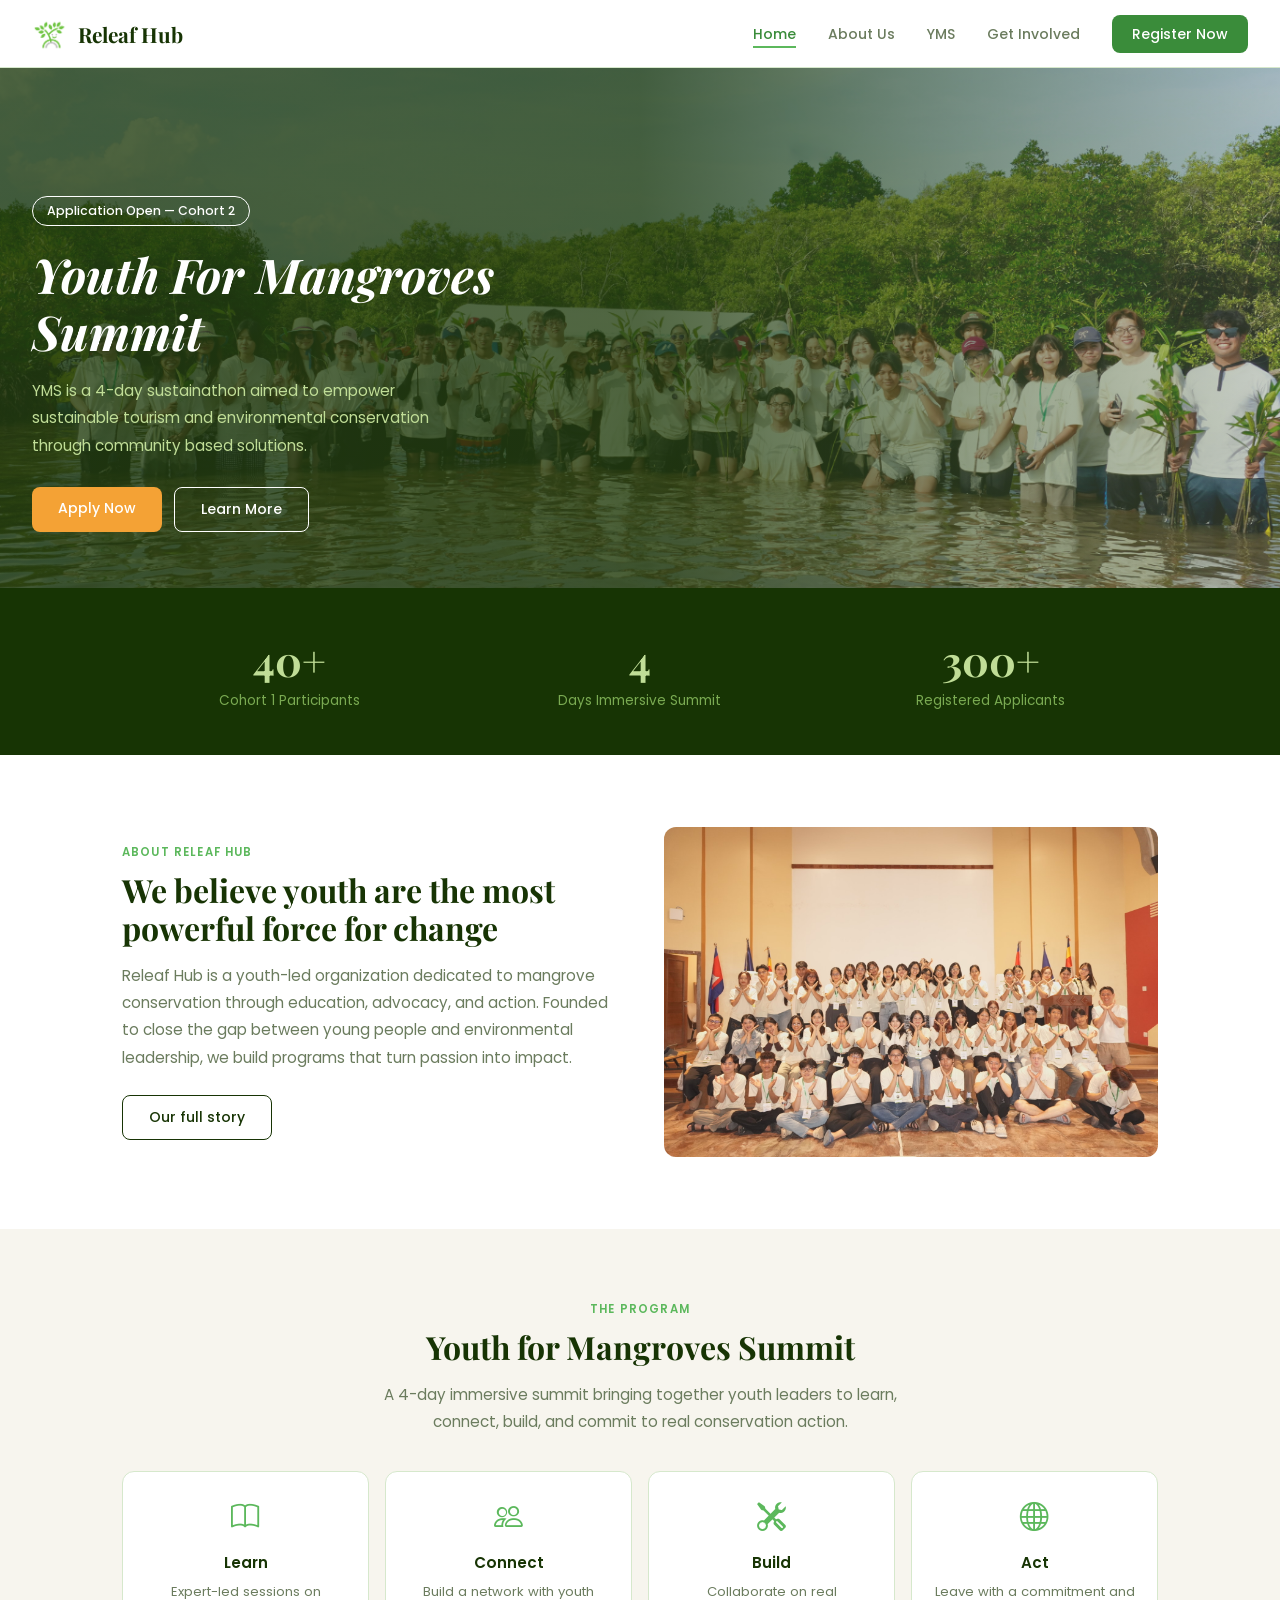
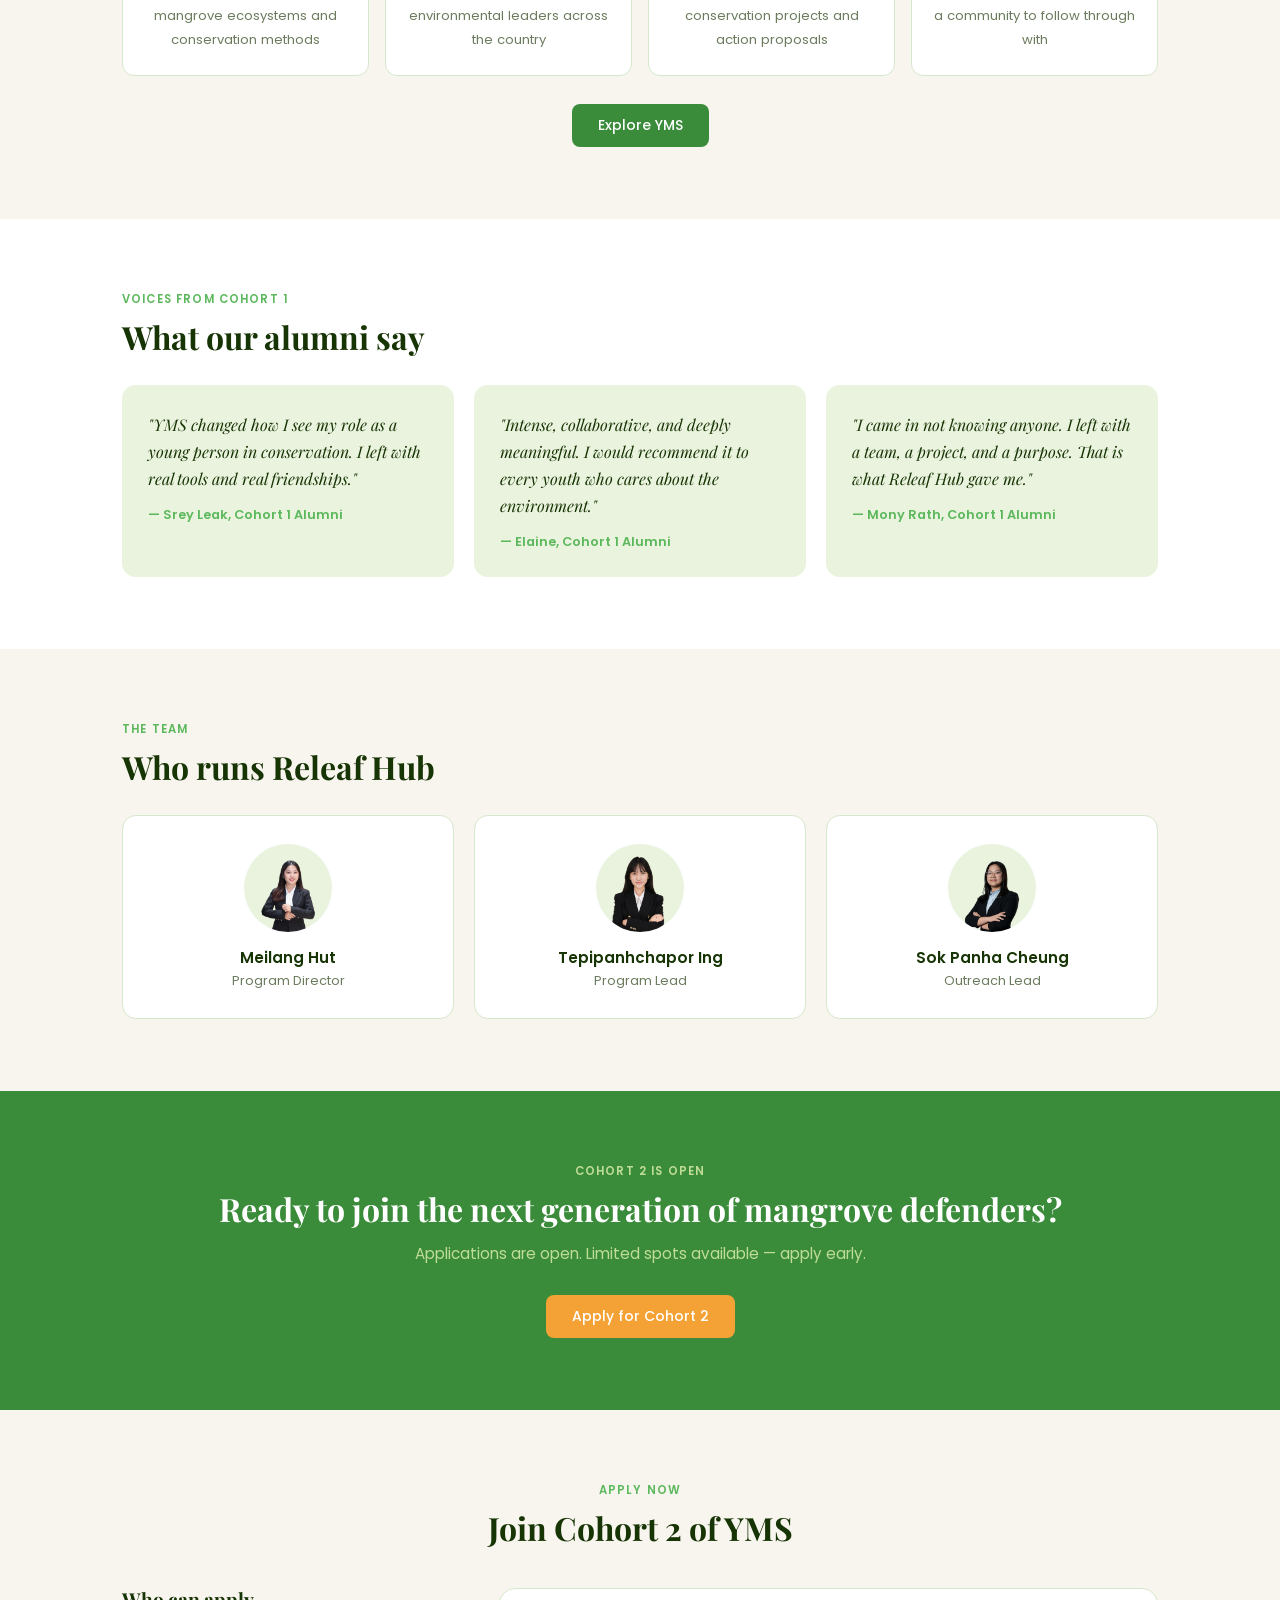
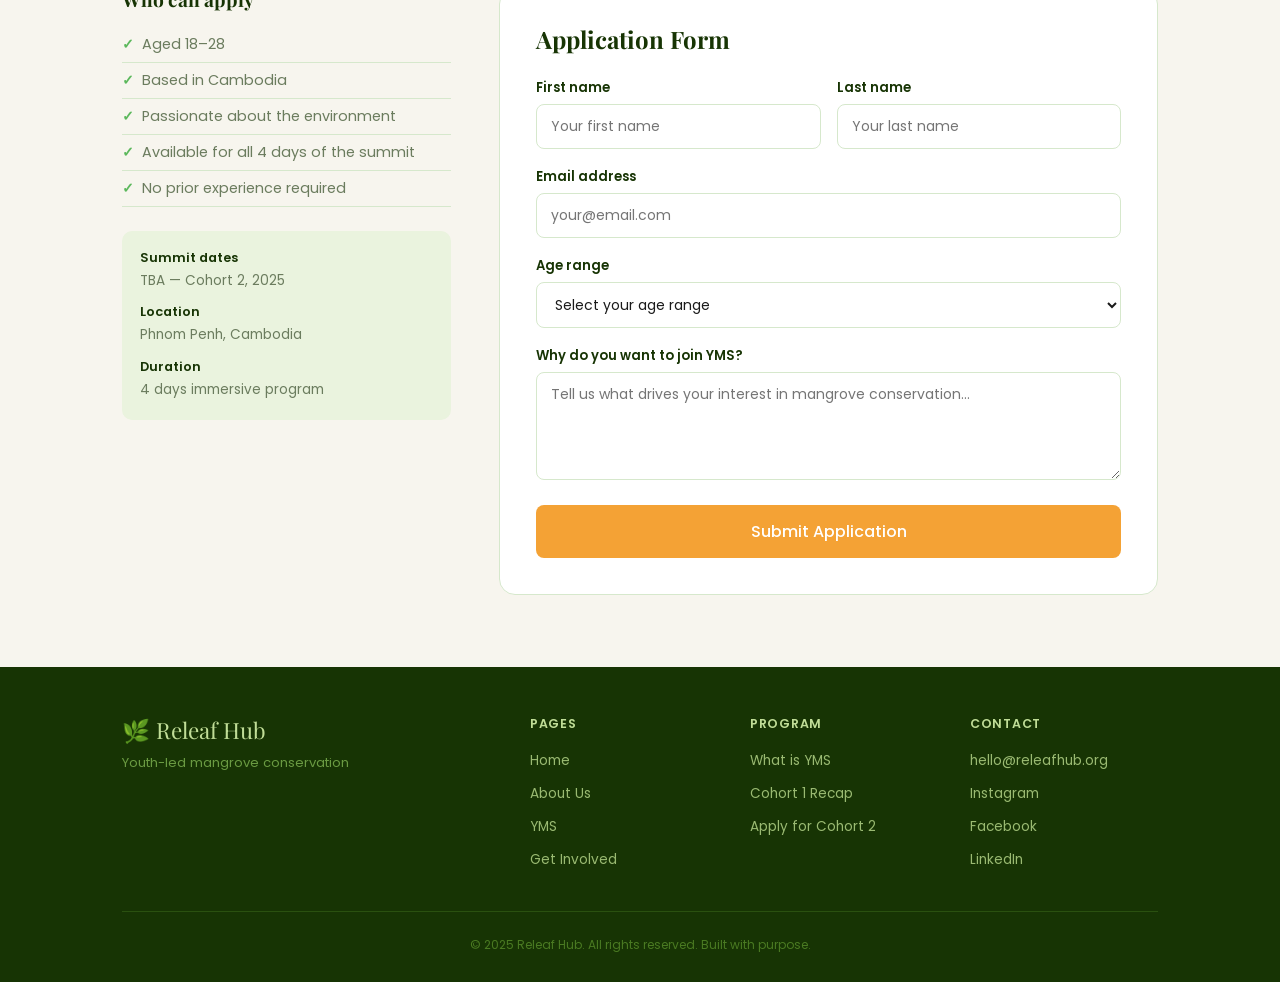
==== index.html @ 759891f4 "first commit" ====
<!DOCTYPE html>
<html lang="en">
<head>
  <meta charset="UTF-8"/>
  <meta name="viewport" content="width=device-width, initial-scale=1.0"/>
  <title>Releaf Hub — Home</title>
  <link href="https://fonts.googleapis.com/css2?family=Playfair+Display:ital,wght@0,400;0,700;1,400;1,700&family=Poppins:wght@300;400;500;600&display=swap" rel="stylesheet"/>
  <link rel="stylesheet" href="https://cdn.jsdelivr.net/npm/bootstrap-icons@1.11.0/font/bootstrap-icons.css"/>
  <link rel="stylesheet" href="style.css"/>
  <link rel="icon" type="image/x-icon" href="favicon.ico"/>
  
</head>
<body>

<!-- NAVBAR -->
<nav class="navbar">
  <a href="index.html" class="nav-logo">
    <img src="images/releafhubweblogo.png" alt="Releaf Hub logo"/>
    Releaf Hub
  </a>
  <ul class="nav-links">
    <li><a href="index.html" class="active">Home</a></li>
    <li><a href="about.html">About Us</a></li>
    <li><a href="yms.html">YMS</a></li>
    <li><a href="getinvolved.html">Get Involved</a></li>
    <li><a href="index.html#register" class="nav-cta">Register Now</a></li>
  </ul>
  <div class="nav-toggle" aria-label="Open menu">
    <span></span><span></span><span></span>
  </div>
</nav>

<!-- HERO -->
<section class="hero">
  <div class="hero-bg">
    <img src="images/SOC Individual Website.png" alt="YMS Cohort 1 group photo"/>
  </div>
  <div class="hero-overlay"></div>
  <div class="hero-content">
    <div class="hero-badge">Application Open — Cohort 2</div>
    <h1>Youth For Mangroves Summit</h1>
    <p>YMS is a 4-day sustainathon aimed to empower sustainable tourism and environmental conservation through community based solutions.</p>
    <div class="hero-btns">
      <a href="#register" class="btn btn-amber">Apply Now</a>
      <a href="yms.html" class="btn btn-outline-white">Learn More</a>
    </div>
  </div>
</section>

<!-- STATS -->
<div class="stats-band">
  <div class="container">
    <div class="stats-grid">
      <div><div class="stat-num">40+</div><div class="stat-label">Cohort 1 Participants</div></div>
      <div><div class="stat-num">4</div><div class="stat-label">Days Immersive Summit</div></div>
      <div><div class="stat-num">300+</div><div class="stat-label">Registered Applicants</div></div>
    </div>
  </div>
</div>

<!-- ABOUT SNAPSHOT -->
<section class="section bg-white">
  <div class="container">
    <div class="two-col">
      <div>
        <span class="section-label">About Releaf Hub</span>
        <h2 class="section-title">We believe youth are the most powerful force for change</h2>
        <p class="section-body" style="margin-bottom:24px">Releaf Hub is a youth-led organization dedicated to mangrove conservation through education, advocacy, and action. Founded to close the gap between young people and environmental leadership, we build programs that turn passion into impact.</p>
        <a href="about.html" class="btn btn-outline">Our full story</a>
      </div>
      <div>
        <img src="images/organization-photo-releaf.JPG" alt="Releaf Hub team"/>
      </div>
    </div>
  </div>
</section>

<!-- YMS SNAPSHOT -->
<section class="section bg-cream">
  <div class="container">
    <div class="text-center" style="max-width:560px;margin:0 auto 36px">
      <span class="section-label">The program</span>
      <h2 class="section-title">Youth for Mangroves Summit</h2>
      <p>A 4-day immersive summit bringing together youth leaders to learn, connect, build, and commit to real conservation action.</p>
    </div>
    <div class="four-col">
      <div class="feature-card"><i class="bi bi-book"></i><h4>Learn</h4><p>Expert-led sessions on mangrove ecosystems and conservation methods</p></div>
      <div class="feature-card"><i class="bi bi-people"></i><h4>Connect</h4><p>Build a network with youth environmental leaders across the country</p></div>
      <div class="feature-card"><i class="bi bi-tools"></i><h4>Build</h4><p>Collaborate on real conservation projects and action proposals</p></div>
      <div class="feature-card"><i class="bi bi-globe"></i><h4>Act</h4><p>Leave with a commitment and a community to follow through with</p></div>
    </div>
    <div class="text-center" style="margin-top:28px">
      <a href="yms.html" class="btn btn-green">Explore YMS</a>
    </div>
  </div>
</section>

<!-- TESTIMONIALS -->
<section class="section bg-white">
  <div class="container">
    <span class="section-label">Voices from Cohort 1</span>
    <h2 class="section-title">What our alumni say</h2>
    <div class="three-col" style="margin-top:28px">
      <div class="testi-card">
        <p class="testi-quote">"YMS changed how I see my role as a young person in conservation. I left with real tools and real friendships."</p>
        <div class="testi-author">— Srey Leak, Cohort 1 Alumni</div>
      </div>
      <div class="testi-card">
        <p class="testi-quote">"Intense, collaborative, and deeply meaningful. I would recommend it to every youth who cares about the environment."</p>
        <div class="testi-author">— Elaine, Cohort 1 Alumni</div>
      </div>
      <div class="testi-card">
        <p class="testi-quote">"I came in not knowing anyone. I left with a team, a project, and a purpose. That is what Releaf Hub gave me."</p>
        <div class="testi-author">— Mony Rath, Cohort 1 Alumni</div>
      </div>
    </div>
  </div>
</section>

<!-- CORE TEAM -->
<section class="section bg-cream">
  <div class="container">
    <span class="section-label">The team</span>
    <h2 class="section-title">Who runs Releaf Hub</h2>
    <div class="three-col" style="margin-top:28px">
      <div class="team-card">
        <img src="images/teamphoto-meilang.png" alt="Meilang Hut" class="team-photo"/>
        <div class="team-name">Meilang Hut</div>
        <div class="team-role">Program Director</div>
      </div>
      <div class="team-card">
        <img src="images/teamphoto-tepi.png" alt="Tepipanhchapor Ing" class="team-photo"/>
        <div class="team-name">Tepipanhchapor Ing</div>
        <div class="team-role">Program Lead</div>
      </div>
      <div class="team-card">
        <img src="images/teamphoto-panha.png" alt="Sok Panha Cheung" class="team-photo"/>
        <div class="team-name">Sok Panha Cheung</div>
        <div class="team-role">Outreach Lead</div>
      </div>
    </div>
  </div>
</section>

<!-- CTA BAND -->
<div class="cta-band">
  <div class="container">
    <span class="section-label" style="color:var(--green-light)">Cohort 2 is open</span>
    <h2>Ready to join the next generation of mangrove defenders?</h2>
    <p>Applications are open. Limited spots available — apply early.</p>
    <a href="#register" class="btn btn-amber">Apply for Cohort 2</a>
  </div>
</div>

<!-- REGISTER SECTION -->
<section class="section bg-cream" id="register">
  <div class="container">
    <div class="text-center" style="margin-bottom:40px">
      <span class="section-label">Apply now</span>
      <h2 class="section-title">Join Cohort 2 of YMS</h2>
    </div>
    <div class="register-grid">

      <!-- Eligibility -->
      <div>
        <h3 style="margin-bottom:16px;font-size:1.2rem">Who can apply</h3>
        <ul class="eligibility-list">
          <li>Aged 18–28</li>
          <li>Based in Cambodia</li>
          <li>Passionate about the environment</li>
          <li>Available for all 4 days of the summit</li>
          <li>No prior experience required</li>
        </ul>
        <div class="info-box">
          <strong>Summit dates</strong>
          <p>TBA — Cohort 2, 2025</p>
          <strong>Location</strong>
          <p>Phnom Penh, Cambodia</p>
          <strong>Duration</strong>
          <p>4 days immersive program</p>
        </div>
      </div>

      <!-- Form -->
      <div class="form-card">
        <h3>Application Form</h3>
        <div class="form-row">
          <div class="form-group">
            <label for="firstName">First name</label>
            <input type="text" id="firstName" placeholder="Your first name"/>
            <div class="invalid-msg" id="firstNameErr"></div>
          </div>
          <div class="form-group">
            <label for="lastName">Last name</label>
            <input type="text" id="lastName" placeholder="Your last name"/>
            <div class="invalid-msg" id="lastNameErr"></div>
          </div>
        </div>
        <div class="form-group">
          <label for="regEmail">Email address</label>
          <input type="email" id="regEmail" placeholder="your@email.com"/>
          <div class="invalid-msg" id="emailErr"></div>
        </div>
        <div class="form-group">
          <label for="age">Age range</label>
          <select id="age">
            <option value="">Select your age range</option>
            <option>18–20</option>
            <option>21–23</option>
            <option>24–26</option>
            <option>27–28</option>
          </select>
          <div class="invalid-msg" id="ageErr"></div>
        </div>
        <div class="form-group">
          <label for="motivation">Why do you want to join YMS?</label>
          <textarea id="motivation" rows="4" placeholder="Tell us what drives your interest in mangrove conservation..."></textarea>
          <div class="invalid-msg" id="motivationErr"></div>
        </div>
        <button class="btn btn-amber" style="width:100%;font-size:1rem;padding:14px" onclick="return validateForm()">Submit Application</button>
        <div class="success-msg" id="formSuccess">🌿 Application submitted! We will be in touch soon.</div>
      </div>

    </div>
  </div>
</section>

<!-- FOOTER -->
<footer>
  <div class="container">
    <div class="footer-grid">
      <div>
        <div class="footer-logo">🌿 Releaf Hub</div>
        <div class="footer-tagline">Youth-led mangrove conservation</div>
      </div>
      <div class="footer-col">
        <h4>Pages</h4>
        <ul>
          <li><a href="index.html">Home</a></li>
          <li><a href="about.html">About Us</a></li>
          <li><a href="yms.html">YMS</a></li>
          <li><a href="getinvolved.html">Get Involved</a></li>
        </ul>
      </div>
      <div class="footer-col">
        <h4>Program</h4>
        <ul>
          <li><a href="yms.html">What is YMS</a></li>
          <li><a href="yms.html#cohort1">Cohort 1 Recap</a></li>
          <li><a href="index.html#register">Apply for Cohort 2</a></li>
        </ul>
      </div>
      <div class="footer-col">
        <h4>Contact</h4>
        <ul>
          <li><a href="mailto:hello@releafhub.org">hello@releafhub.org</a></li>
          <li><a href="#">Instagram</a></li>
          <li><a href="#">Facebook</a></li>
          <li><a href="#">LinkedIn</a></li>
        </ul>
      </div>
    </div>
    <div class="footer-copy">© 2025 Releaf Hub. All rights reserved. Built with purpose.</div>
  </div>
</footer>

<script src="script.js"></script>
</body>
</html>
---- style.css ----
/* ================================================
   RELEAF HUB — style.css
   Playfair Display = headings | Poppins = body
   ================================================ */

:root {
  --green-dark:  #173404;
  --green-mid:   #3A8C3A;
  --green-soft:  #5CB85C;
  --green-light: #C0DD97;
  --green-pale:  #EAF3DE;
  --cream:       #F7F5EE;
  --amber:       #F4A235;
  --text:        #1a1a1a;
  --muted:       #6B7C5E;
  --border:      #D6E8CC;
  --white:       #ffffff;
}

/* ── RESET ── */
*, *::before, *::after { box-sizing: border-box; margin: 0; padding: 0; }
html { scroll-behavior: smooth; }
body {
  font-family: 'Poppins', sans-serif;
  color: var(--text);
  background: var(--white);
}
a { text-decoration: none; color: inherit; }
ul { list-style: none; }
img { max-width: 100%; display: block; border-radius: 12px; }

/* ── TYPOGRAPHY ── */
h1, h2, h3 { font-family: 'Playfair Display', serif; color: var(--green-dark); line-height: 1.2; }
h1 { font-size: 2.8rem; }
h2 { font-size: 2rem; }
h3 { font-size: 1.3rem; }
p  { font-size: 0.95rem; color: var(--muted); line-height: 1.8; }

/* ── LAYOUT HELPERS ── */
.container { max-width: 1100px; margin: 0 auto; padding: 0 2rem; }
.section   { padding: 72px 0; }
.bg-white  { background: var(--white); }
.bg-cream  { background: var(--cream); }
.bg-pale   { background: var(--green-pale); }
.bg-dark   { background: var(--green-dark); }
.text-center { text-align: center; }

.two-col {
  display: grid;
  grid-template-columns: 1fr 1fr;
  gap: 48px;
  align-items: center;
}
.three-col { display: grid; grid-template-columns: repeat(3, 1fr); gap: 20px; }
.four-col  { display: grid; grid-template-columns: repeat(4, 1fr); gap: 16px; }

/* ── SECTION LABELS ── */
.section-label {
  font-size: 0.72rem;
  font-weight: 600;
  letter-spacing: 0.1em;
  text-transform: uppercase;
  color: var(--green-soft);
  margin-bottom: 10px;
  display: block;
}
.section-title { margin-bottom: 14px; }
.section-body  { max-width: 580px; }

/* ── BUTTONS ── */
.btn {
  display: inline-block;
  font-family: 'Poppins', sans-serif;
  font-size: 0.875rem;
  font-weight: 500;
  padding: 11px 26px;
  border-radius: 8px;
  border: none;
  cursor: pointer;
  transition: all 0.2s;
}
.btn-green        { background: var(--green-mid); color: #fff; }
.btn-green:hover  { background: var(--green-dark); color: #fff; }
.btn-amber        { background: var(--amber); color: #fff; }
.btn-amber:hover  { background: #d9881e; color: #fff; }
.btn-outline      { background: transparent; color: var(--green-dark); border: 1.5px solid var(--green-dark); }
.btn-outline:hover{ background: var(--green-pale); }
.btn-outline-white{ background: transparent; color: #fff; border: 1.5px solid #fff; }
.btn-outline-white:hover { background: rgba(255,255,255,0.1); }
.btn-white        { background: #fff; color: var(--green-mid); }
.btn-white:hover  { background: var(--green-pale); }

/* ── NAVBAR ── */
.navbar {
  position: sticky; top: 0; z-index: 1000;
  background: var(--white);
  border-bottom: 1px solid var(--border);
  padding: 0 2rem;
  height: 68px;
  display: flex;
  align-items: center;
  justify-content: space-between;
}
.nav-logo {
  display: flex; align-items: center; gap: 10px;
  font-family: 'Playfair Display', serif;
  font-size: 1.3rem; font-weight: 700;
  color: var(--green-dark);
}
.nav-logo img { width: 36px; height: 36px; object-fit: contain; border-radius: 0; }
.nav-links { display: flex; align-items: center; gap: 2rem; }
.nav-links a {
  font-size: 0.875rem; color: var(--muted);
  font-weight: 500; transition: color 0.2s;
}
.nav-links a:hover { color: var(--green-mid); }
.nav-links a.active { color: var(--green-mid); border-bottom: 2px solid var(--green-soft); padding-bottom: 2px; }
.nav-cta {
  background: var(--green-mid) !important;
  color: #fff !important;
  padding: 9px 20px;
  border-radius: 8px;
  font-weight: 600;
  border-bottom: none !important;
}
.nav-cta:hover { background: var(--green-dark) !important; }
.nav-toggle { display: none; flex-direction: column; gap: 5px; cursor: pointer; }
.nav-toggle span { display: block; width: 24px; height: 2px; background: var(--green-dark); border-radius: 2px; transition: all 0.3s; }

/* ── PLACEHOLDER IMAGES ── */
.img-ph {
  background: var(--green-light);
  border-radius: 12px;
  display: flex; align-items: center; justify-content: center;
  font-size: 0.8rem; color: var(--green-dark);
  font-weight: 500; text-align: center; padding: 12px;
}
.img-ph.round { border-radius: 50%; }

/* ── HERO (home) ── */
.hero {
  position: relative;
  min-height: 520px;
  display: flex; align-items: flex-end; overflow: hidden;
}
.hero-bg {
  position: absolute; inset: 0;
  background: var(--green-light);
  display: flex; align-items: center; justify-content: center;
}
.hero-bg img { width: 100%; height: 100%; object-fit: cover; border-radius: 0; }
.hero-overlay {
  position: absolute; inset: 0;
  background: linear-gradient(to right, rgba(23,52,4,0.75) 50%, rgba(23,52,4,0.2));
}
.hero-content {
  position: relative; z-index: 2;
  padding: 60px 2rem 56px; max-width: 600px;
}
.hero-badge {
  display: inline-block;
  border: 1.5px solid #fff; color: #fff;
  font-size: 0.78rem; font-weight: 500;
  padding: 5px 14px; border-radius: 99px; margin-bottom: 20px;
}
.hero-content h1 { color: #fff; font-size: 3rem; margin-bottom: 16px; font-style: italic; }
.hero-content p  { color: var(--green-light); max-width: 440px; margin-bottom: 28px; }
.hero-btns { display: flex; gap: 12px; flex-wrap: wrap; }

/* ── STATS BAND ── */
.stats-band { background: var(--green-dark); padding: 44px 0; }
.stats-grid {
  display: grid; grid-template-columns: repeat(3, 1fr);
  gap: 16px; text-align: center;
}
.stat-num { font-family: 'Playfair Display', serif; font-size: 2.6rem; color: var(--green-light); font-weight: 700; }
.stat-label { font-size: 0.85rem; color: #7aaa52; margin-top: 4px; }

/* ── FEATURE CARDS ── */
.feature-card {
  background: var(--white); border: 1px solid var(--border);
  border-radius: 12px; padding: 24px 18px; text-align: center;
}
.feature-card i    { font-size: 1.8rem; color: var(--green-soft); margin-bottom: 12px; display: block; }
.feature-card h4   { font-family: 'Poppins', sans-serif; font-size: 0.95rem; font-weight: 600; color: var(--green-dark); margin-bottom: 6px; }
.feature-card p    { font-size: 0.82rem; }

/* ── TESTIMONIALS ── */
.testi-card { background: var(--green-pale); border-radius: 14px; padding: 26px; }
.testi-quote { font-family: 'Playfair Display', serif; font-size: 1rem; font-style: italic; color: var(--green-dark); line-height: 1.7; margin-bottom: 14px; }
.testi-author { font-size: 0.8rem; font-weight: 600; color: var(--green-soft); }

/* ── TEAM CARDS ── */
.team-card { background: var(--white); border: 1px solid var(--border); border-radius: 14px; padding: 28px 20px; text-align: center; }
.team-photo { width: 88px; height: 88px; border-radius: 50%; margin: 0 auto 14px; }
.team-name  { font-family: 'Poppins', sans-serif; font-size: 0.95rem; font-weight: 600; color: var(--green-dark); }
.team-role  { font-size: 0.8rem; color: var(--muted); margin-top: 3px; }

/* ── CTA BAND ── */
.cta-band { background: var(--green-mid); padding: 72px 0; text-align: center; }
.cta-band h2 { color: #fff; margin-bottom: 12px; }
.cta-band p  { color: var(--green-light); margin-bottom: 28px; }

/* ── PAGE HERO ── */
.page-hero { padding: 72px 0 60px; }
.page-hero h1 { margin-bottom: 16px; }
.page-hero p  { font-size: 1.05rem; max-width: 520px; }

/* ── VALUE CARDS ── */
.value-grid { display: grid; grid-template-columns: 1fr 1fr; gap: 12px; margin-top: 24px; }
.value-card {
  border-left: 3px solid var(--green-soft);
  padding: 14px 16px; background: var(--green-pale);
  border-radius: 0 8px 8px 0;
}
.value-card h4 { font-family: 'Poppins', sans-serif; font-size: 0.9rem; font-weight: 600; color: var(--green-dark); margin-bottom: 4px; }
.value-card p  { font-size: 0.82rem; }

/* ── PHASE CARDS (YMS) ── */
.phase-card {
  background: var(--white); border: 1px solid var(--border);
  border-radius: 12px; padding: 20px; position: relative;
}
.phase-num { font-family: 'Playfair Display', serif; font-size: 2rem; color: var(--green-light); position: absolute; top: 14px; right: 16px; }
.phase-card h4 { font-family: 'Poppins', sans-serif; font-size: 0.9rem; font-weight: 600; color: var(--green-dark); margin-bottom: 6px; }
.phase-card p  { font-size: 0.82rem; line-height: 1.6; }

/* ── GALLERY ── */
.gallery-grid { display: grid; grid-template-columns: repeat(3, 1fr); gap: 12px; margin-top: 28px; }

/* ── INVOLVE CARDS ── */
.involve-card { background: var(--white); border: 1px solid var(--border); border-radius: 14px; padding: 28px 22px; }
.involve-card i  { font-size: 1.8rem; color: var(--green-soft); margin-bottom: 14px; display: block; }
.involve-card h3 { font-family: 'Poppins', sans-serif; font-size: 1rem; font-weight: 600; color: var(--green-dark); margin-bottom: 8px; }
.involve-card p  { font-size: 0.875rem; margin-bottom: 18px; }

/* ── CONTACT ── */
.contact-info { display: flex; flex-direction: column; gap: 10px; margin-top: 16px; }
.contact-row  { display: flex; align-items: center; gap: 10px; font-size: 0.875rem; color: var(--muted); }
.contact-row i { color: var(--green-soft); font-size: 1rem; }

/* ── REGISTER FORM ── */
.register-grid { display: grid; grid-template-columns: 1fr 2fr; gap: 48px; align-items: start; }
.eligibility-list li {
  font-size: 0.9rem; color: var(--muted);
  padding: 7px 0; border-bottom: 1px solid var(--border);
  display: flex; align-items: center; gap: 8px;
}
.eligibility-list li::before { content: '✓'; color: var(--green-soft); font-weight: 700; }
.info-box { background: var(--green-pale); border-radius: 10px; padding: 18px; margin-top: 24px; }
.info-box strong { font-size: 0.8rem; color: var(--green-dark); font-weight: 600; display: block; margin-top: 10px; }
.info-box strong:first-child { margin-top: 0; }
.info-box p { font-size: 0.85rem; margin-top: 2px; }

/* ── FORM CARD ── */
.form-card { background: var(--white); border: 1px solid var(--border); border-radius: 16px; padding: 36px; }
.form-card h3 { font-family: 'Playfair Display', serif; font-size: 1.5rem; color: var(--green-dark); margin-bottom: 24px; }
.form-row { display: grid; grid-template-columns: 1fr 1fr; gap: 16px; }
.form-group { margin-bottom: 18px; }
.form-group label { display: block; font-size: 0.82rem; font-weight: 600; color: var(--green-dark); margin-bottom: 6px; }
.form-group input,
.form-group select,
.form-group textarea {
  width: 100%; padding: 11px 14px;
  border: 1px solid var(--border); border-radius: 8px;
  font-family: 'Poppins', sans-serif; font-size: 0.875rem;
  color: var(--text); background: var(--white);
  transition: border-color 0.2s; outline: none;
}
.form-group input:focus,
.form-group select:focus,
.form-group textarea:focus { border-color: var(--green-mid); }
.form-group input.is-invalid,
.form-group select.is-invalid,
.form-group textarea.is-invalid { border-color: #dc3545; background: #fff8f8; }
.invalid-msg { font-size: 0.78rem; color: #dc3545; margin-top: 4px; display: none; }
.invalid-msg.show { display: block; }
.success-msg { display: none; background: var(--green-pale); border-radius: 10px; padding: 16px; text-align: center; font-size: 0.9rem; color: var(--green-dark); margin-top: 16px; }
.success-msg.show { display: block; }

/* ── YMS HERO ── */
.yms-hero { background: var(--green-dark); padding: 72px 0 60px; }
.yms-hero .section-label { color: #639922; }
.yms-hero h1 { color: var(--green-light); }
.yms-hero p  { color: #7aaa52; max-width: 520px; margin-top: 12px; }

/* ── FOOTER ── */
footer { background: var(--green-dark); padding: 48px 0 28px; }
.footer-grid {
  display: grid; grid-template-columns: 2fr 1fr 1fr 1fr;
  gap: 32px; padding-bottom: 32px;
  border-bottom: 1px solid #2a5010;
}
.footer-logo    { font-family: 'Playfair Display', serif; font-size: 1.4rem; color: var(--green-light); margin-bottom: 8px; }
.footer-tagline { font-size: 0.82rem; color: #6a9a42; }
.footer-col h4  { font-size: 0.78rem; font-weight: 600; color: var(--green-light); letter-spacing: 0.06em; text-transform: uppercase; margin-bottom: 14px; }
.footer-col li  { margin-bottom: 8px; }
.footer-col a   { font-size: 0.85rem; color: #9aba72; transition: color 0.2s; }
.footer-col a:hover { color: var(--green-light); }
.footer-copy    { text-align: center; font-size: 0.75rem; color: #4a7a22; margin-top: 24px; }

/* ── RESPONSIVE ── */
@media (max-width: 900px) {
  h1 { font-size: 2.2rem; }
  .four-col  { grid-template-columns: repeat(2, 1fr); }
  .footer-grid { grid-template-columns: 1fr 1fr; }
  .register-grid,
  .two-col { grid-template-columns: 1fr; }
}
@media (max-width: 640px) {
  .navbar { padding: 0 1rem; }
  .nav-links { display: none; }
  .nav-toggle { display: flex; }
  .nav-links.open {
    display: flex; flex-direction: column;
    position: absolute; top: 68px; left: 0; right: 0;
    background: var(--white); padding: 16px 1.5rem 20px;
    border-bottom: 1px solid var(--border); gap: 14px; z-index: 999;
  }
  .section { padding: 48px 0; }
  .hero-content h1 { font-size: 2rem; }
  .three-col, .involve-grid-bottom { grid-template-columns: 1fr; }
  .gallery-grid { grid-template-columns: repeat(2, 1fr); }
  .form-row { grid-template-columns: 1fr; }
  .footer-grid { grid-template-columns: 1fr; }
}
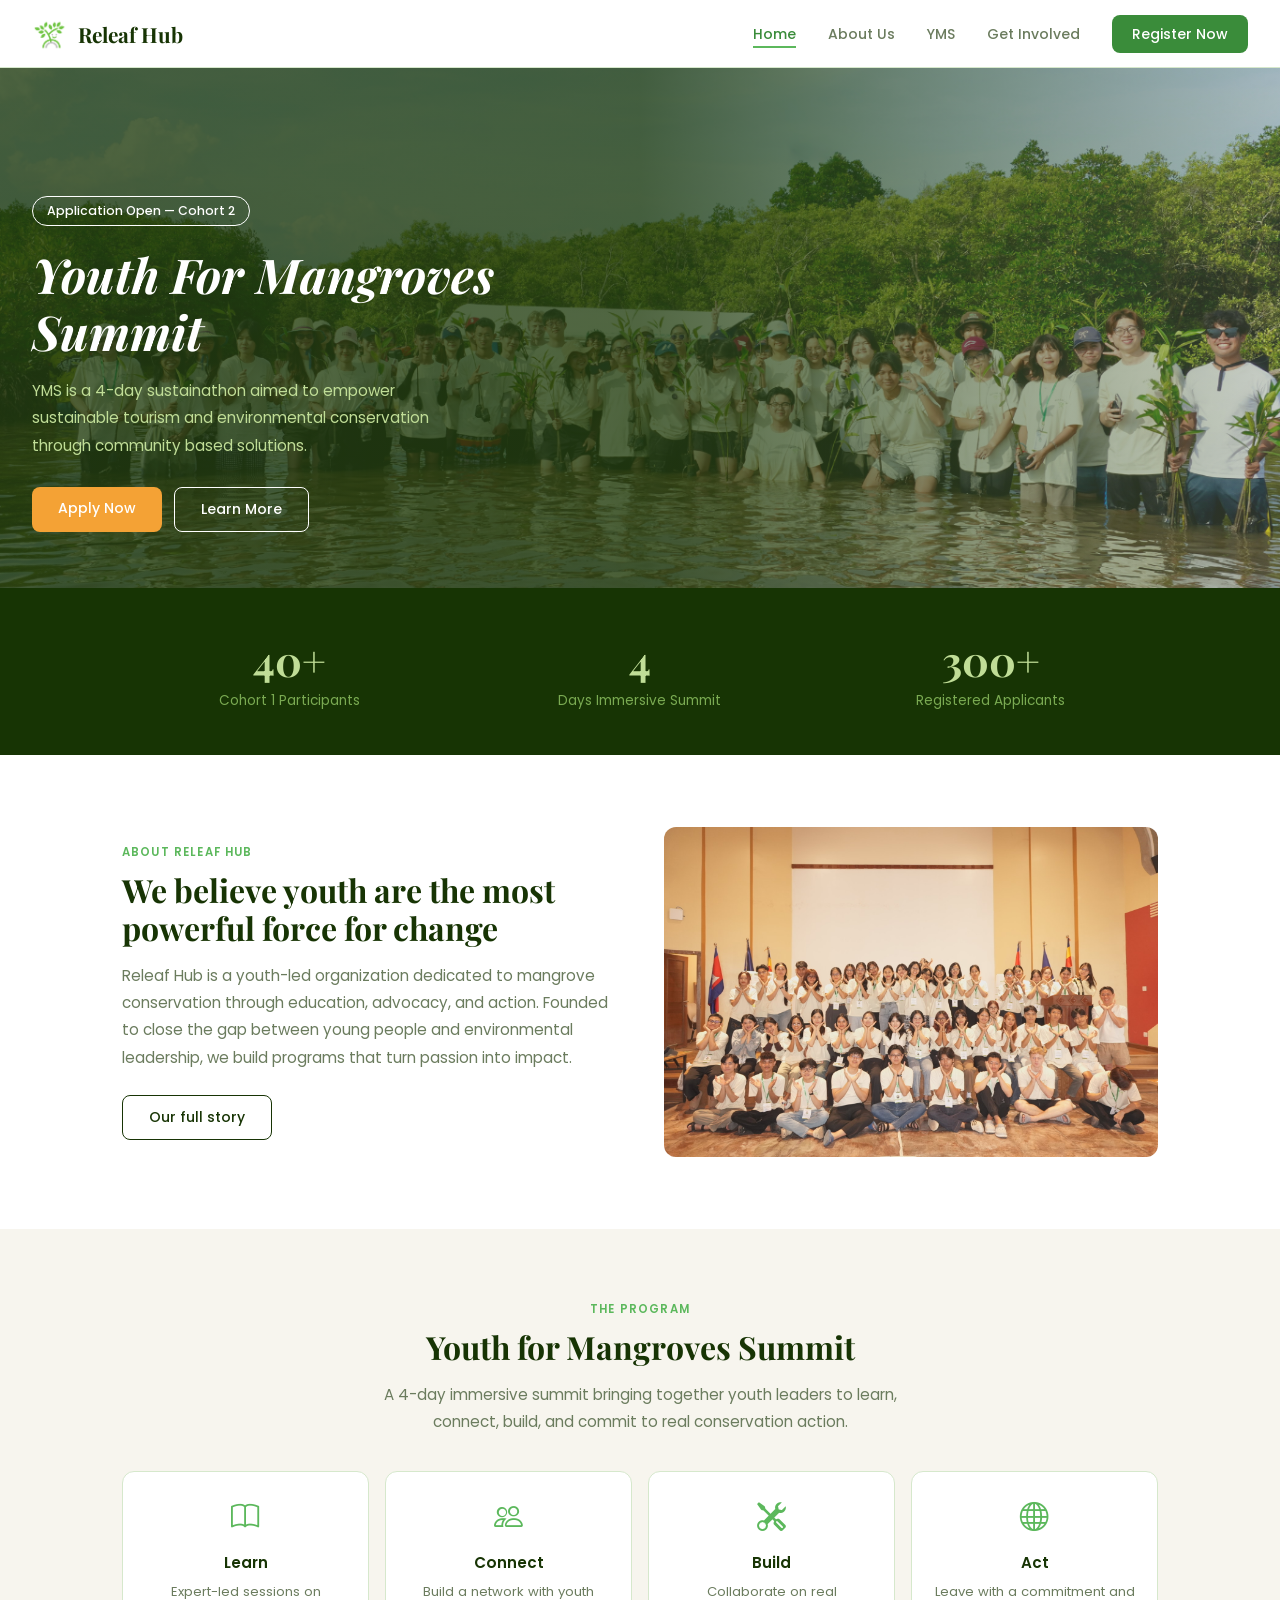
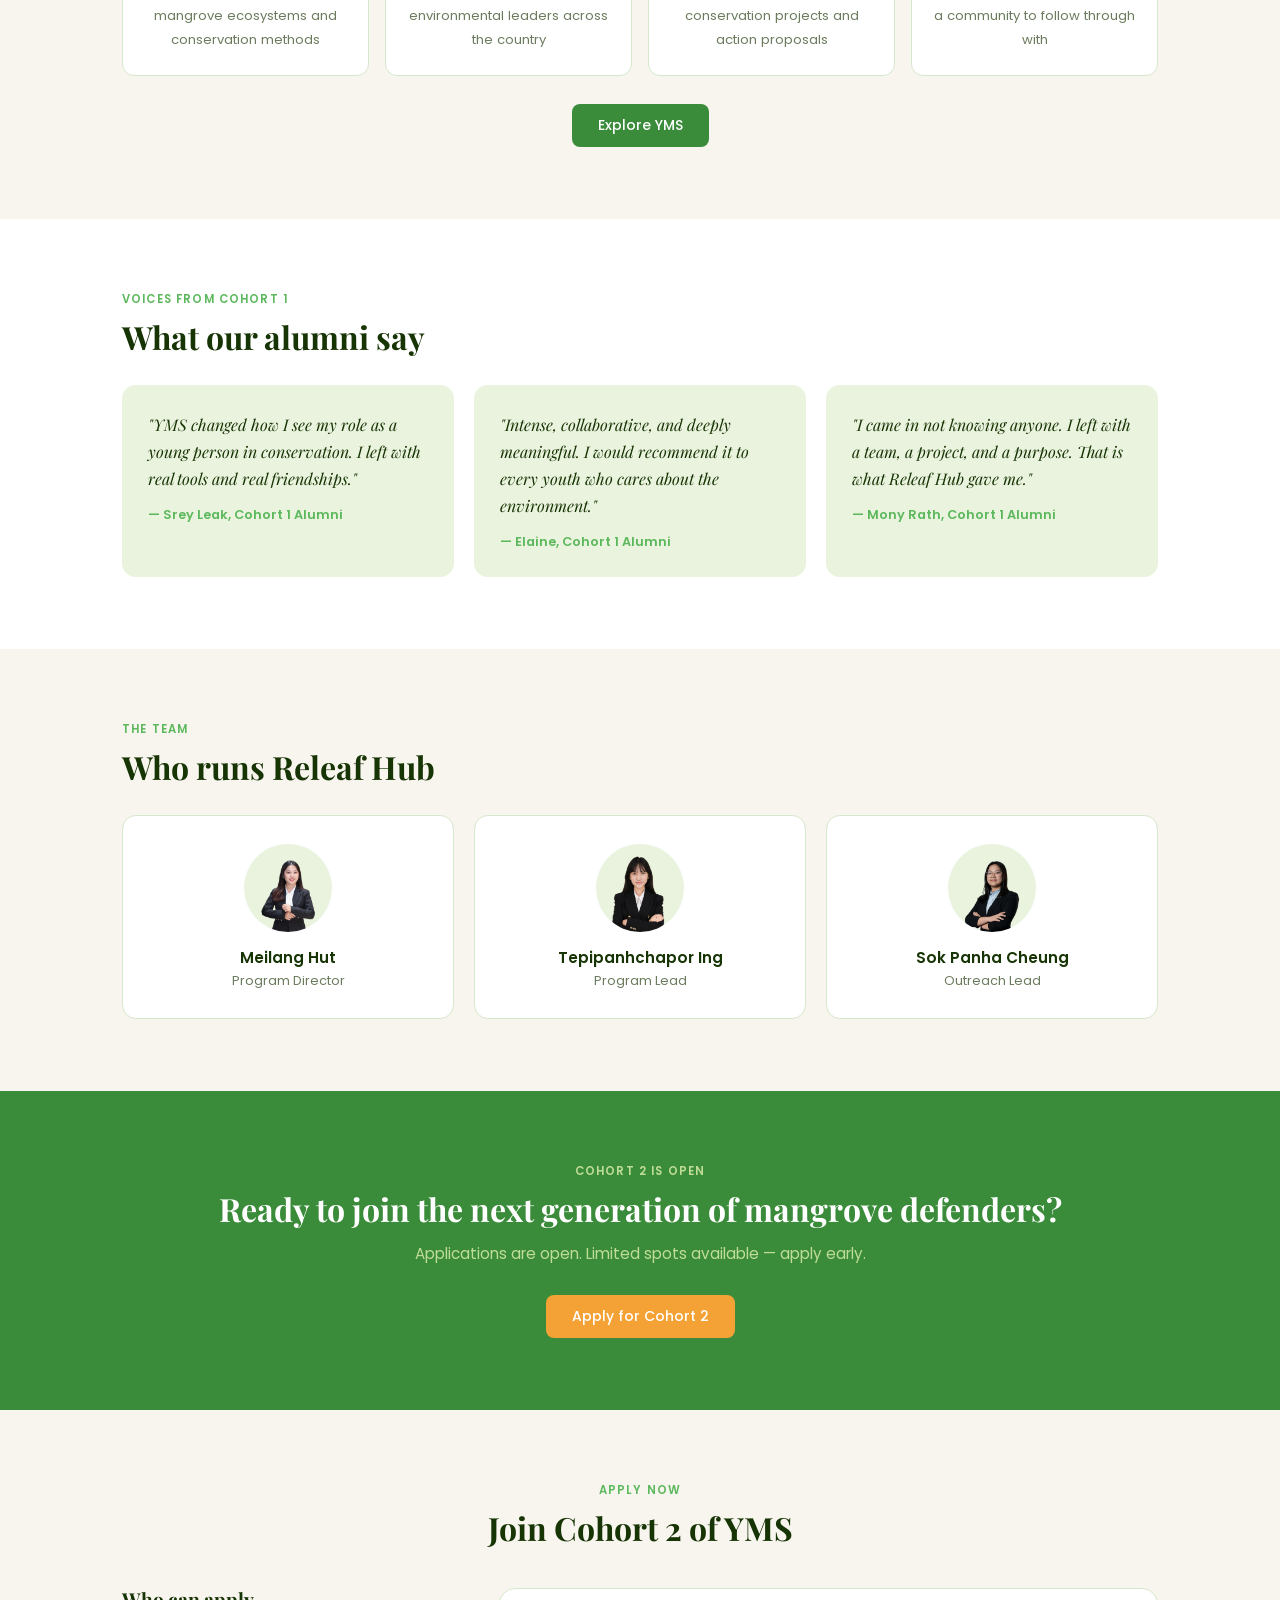
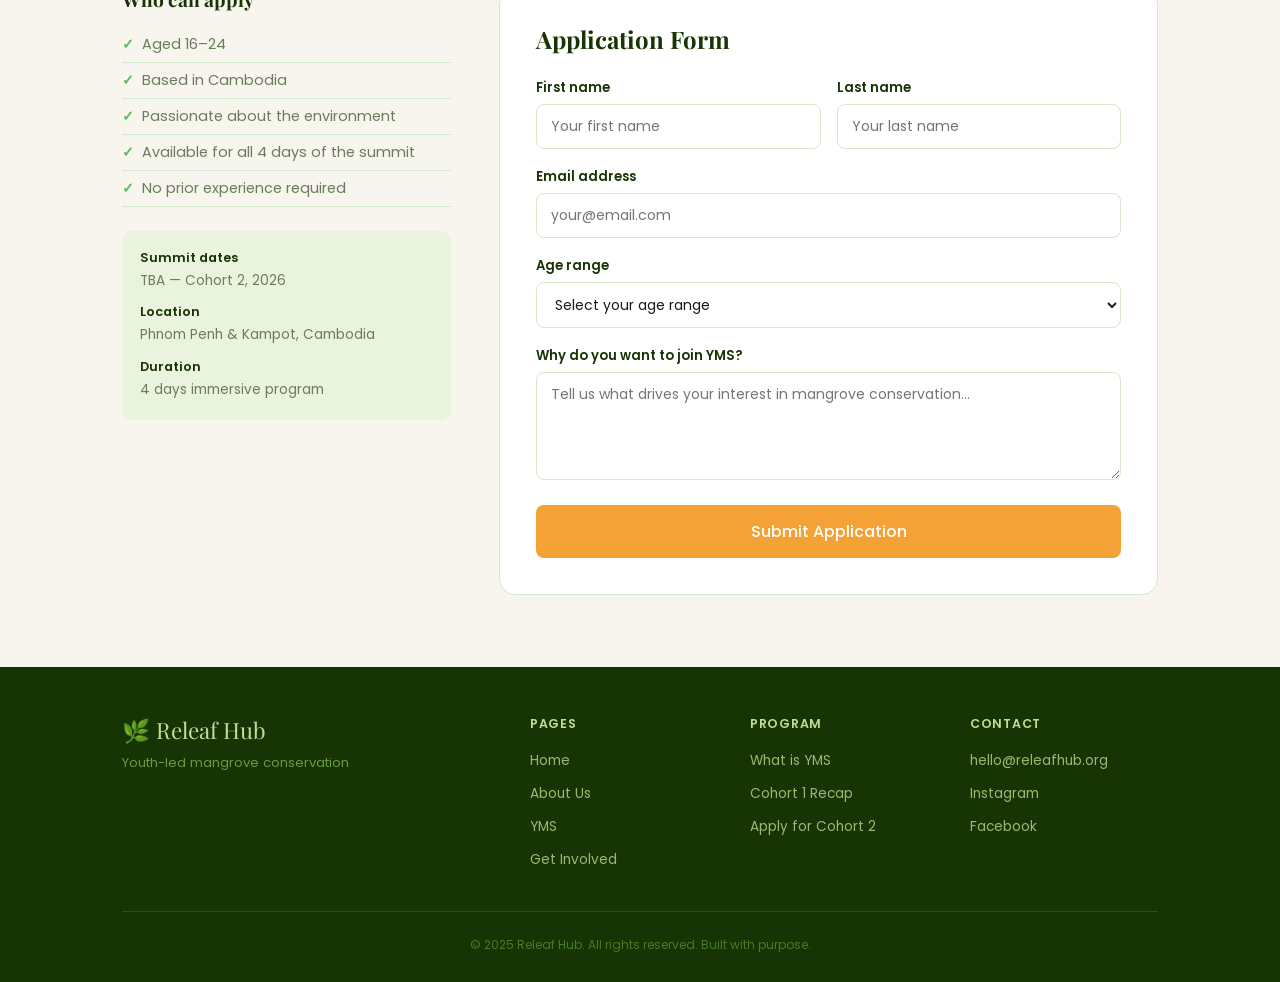
==== commit 558475db: "fourth commit" ====
--- a/index.html
+++ b/index.html
@@ -33,7 +33,7 @@
 <!-- HERO -->
 <section class="hero">
   <div class="hero-bg">
-    <img src="images/SOC Individual Website.png" alt="YMS Cohort 1 group photo"/>
+    <img src="images/SOC Individual Website.png" alt="YMS Cohort 1 group photo" loading="lazy"/>
   </div>
   <div class="hero-overlay"></div>
   <div class="hero-content">
@@ -69,7 +69,7 @@
         <a href="about.html" class="btn btn-outline">Our full story</a>
       </div>
       <div>
-        <img src="images/organization-photo-releaf.JPG" alt="Releaf Hub team"/>
+        <img src="images/organization-photo-releaf.JPG" alt="Releaf Hub team" loading="lazy"/>
       </div>
     </div>
   </div>
@@ -165,7 +165,7 @@
       <div>
         <h3 style="margin-bottom:16px;font-size:1.2rem">Who can apply</h3>
         <ul class="eligibility-list">
-          <li>Aged 18–28</li>
+          <li>Aged 16–24</li>
           <li>Based in Cambodia</li>
           <li>Passionate about the environment</li>
           <li>Available for all 4 days of the summit</li>
@@ -173,9 +173,9 @@
         </ul>
         <div class="info-box">
           <strong>Summit dates</strong>
-          <p>TBA — Cohort 2, 2025</p>
+          <p>TBA — Cohort 2, 2026</p>
           <strong>Location</strong>
-          <p>Phnom Penh, Cambodia</p>
+          <p>Phnom Penh & Kampot, Cambodia</p>
           <strong>Duration</strong>
           <p>4 days immersive program</p>
         </div>
@@ -205,10 +205,10 @@
           <label for="age">Age range</label>
           <select id="age">
             <option value="">Select your age range</option>
-            <option>18–20</option>
-            <option>21–23</option>
-            <option>24–26</option>
-            <option>27–28</option>
+            <option>16-18</option>
+            <option>19-21</option>
+            <option>21-23</option>
+            <option>24+</option>
           </select>
           <div class="invalid-msg" id="ageErr"></div>
         </div>
@@ -254,9 +254,8 @@
         <h4>Contact</h4>
         <ul>
           <li><a href="mailto:hello@releafhub.org">hello@releafhub.org</a></li>
-          <li><a href="#">Instagram</a></li>
-          <li><a href="#">Facebook</a></li>
-          <li><a href="#">LinkedIn</a></li>
+          <li><a href="https://www.instagram.com/releaf.hub/">Instagram</a></li>
+          <li><a href="https://www.facebook.com/p/Releaf-Hub-61579389522795/">Facebook</a></li>
         </ul>
       </div>
     </div>
